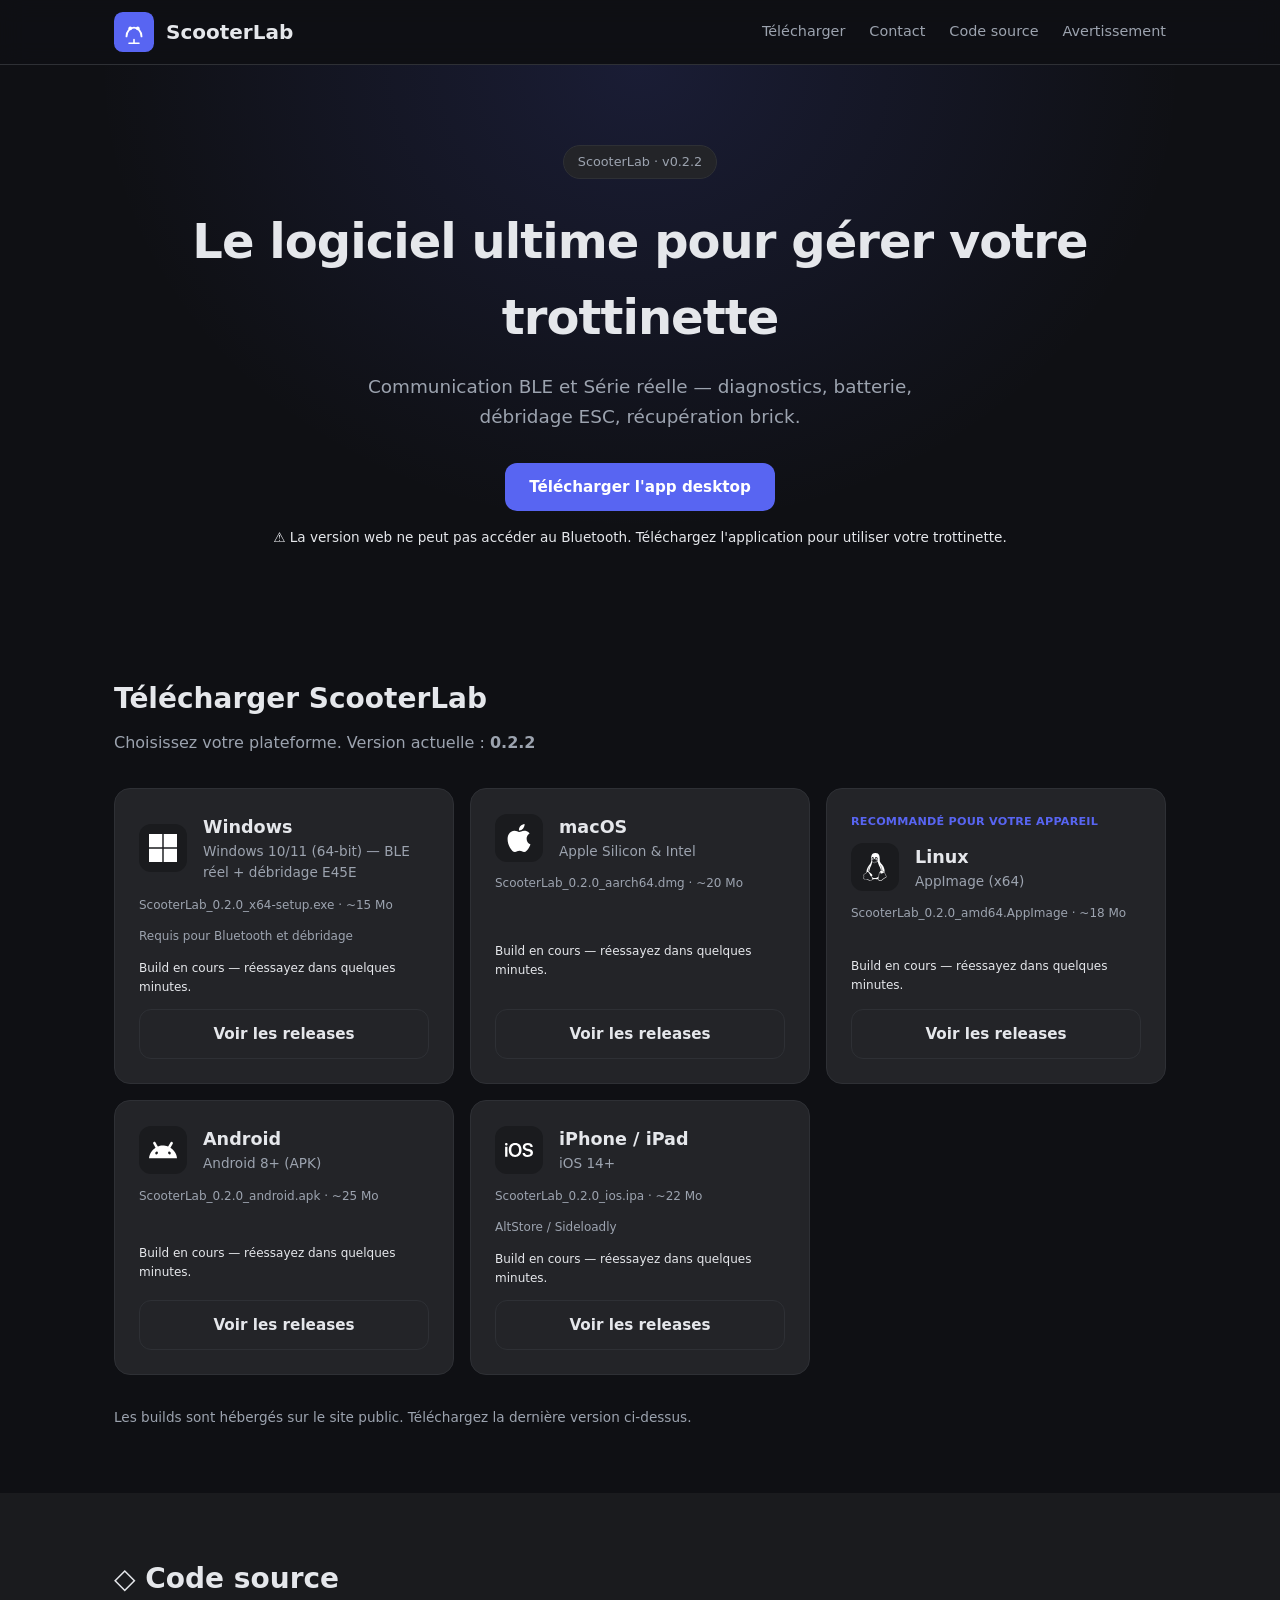
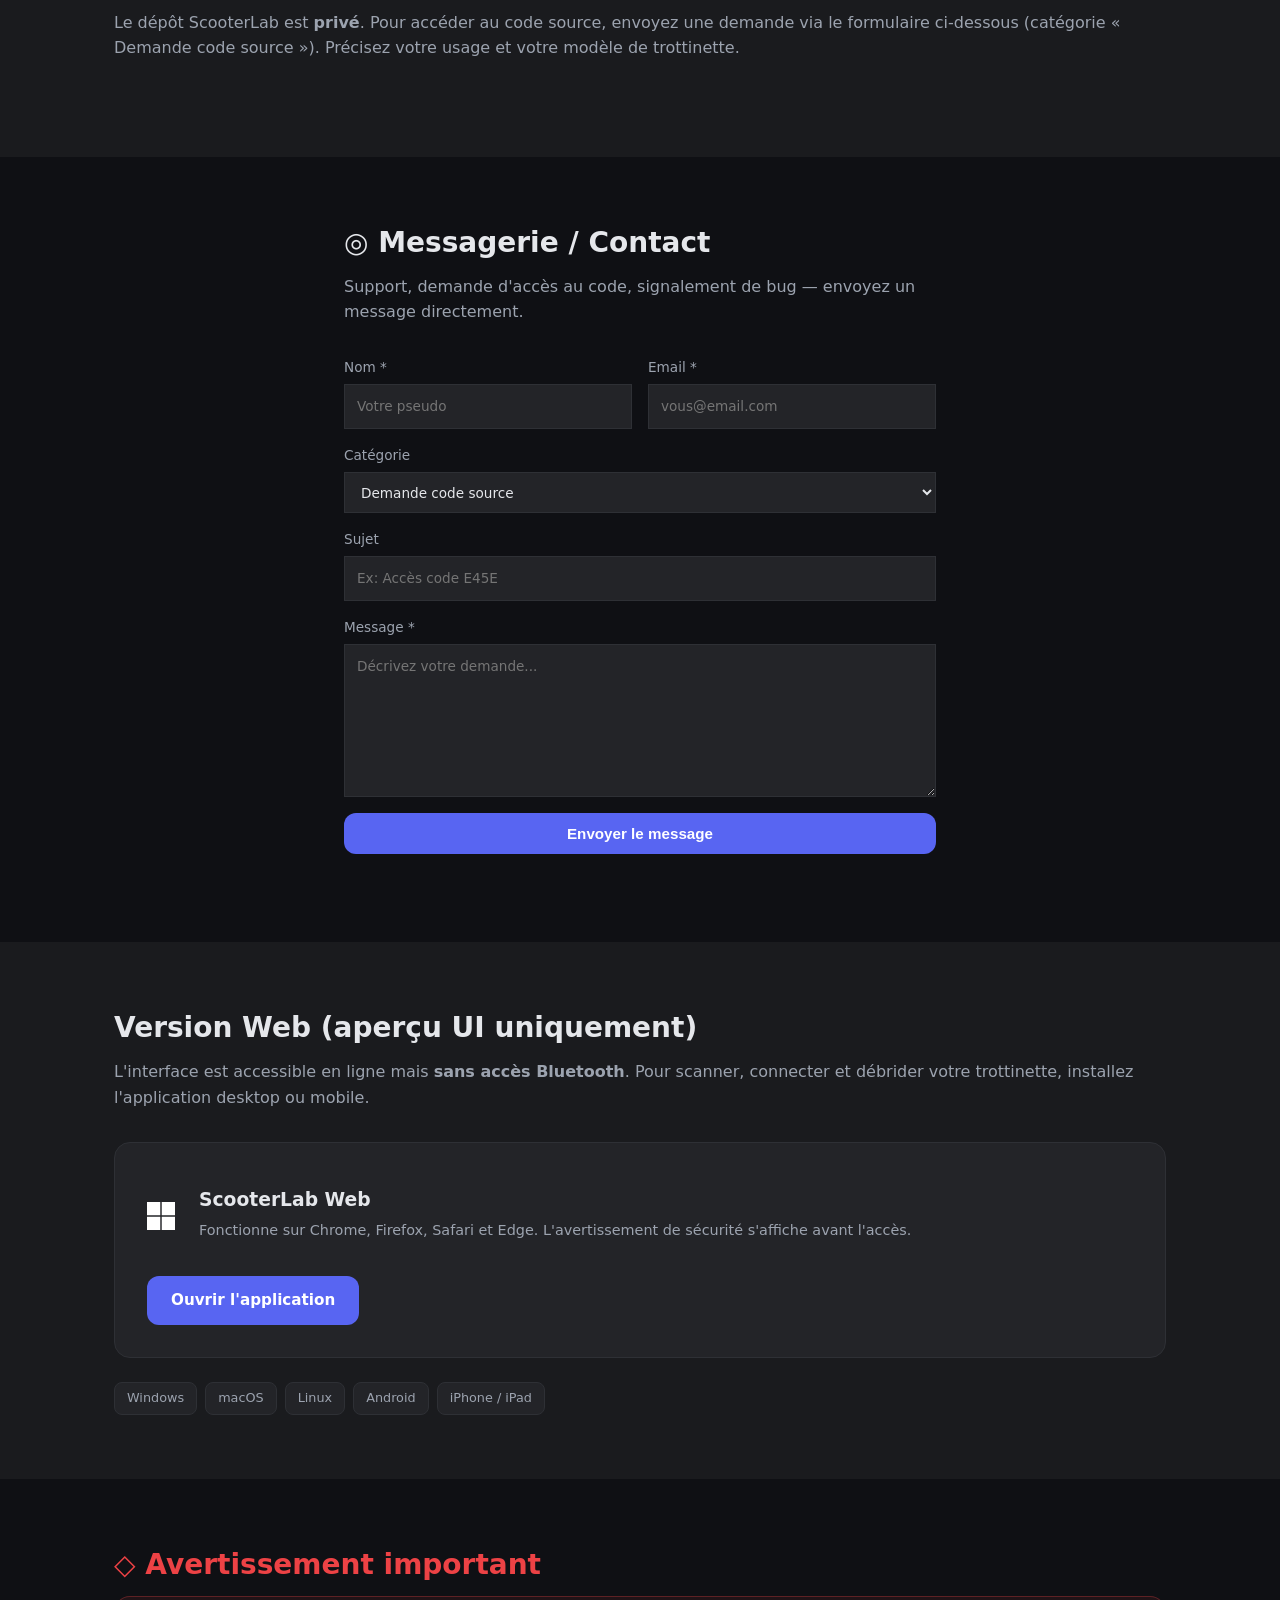
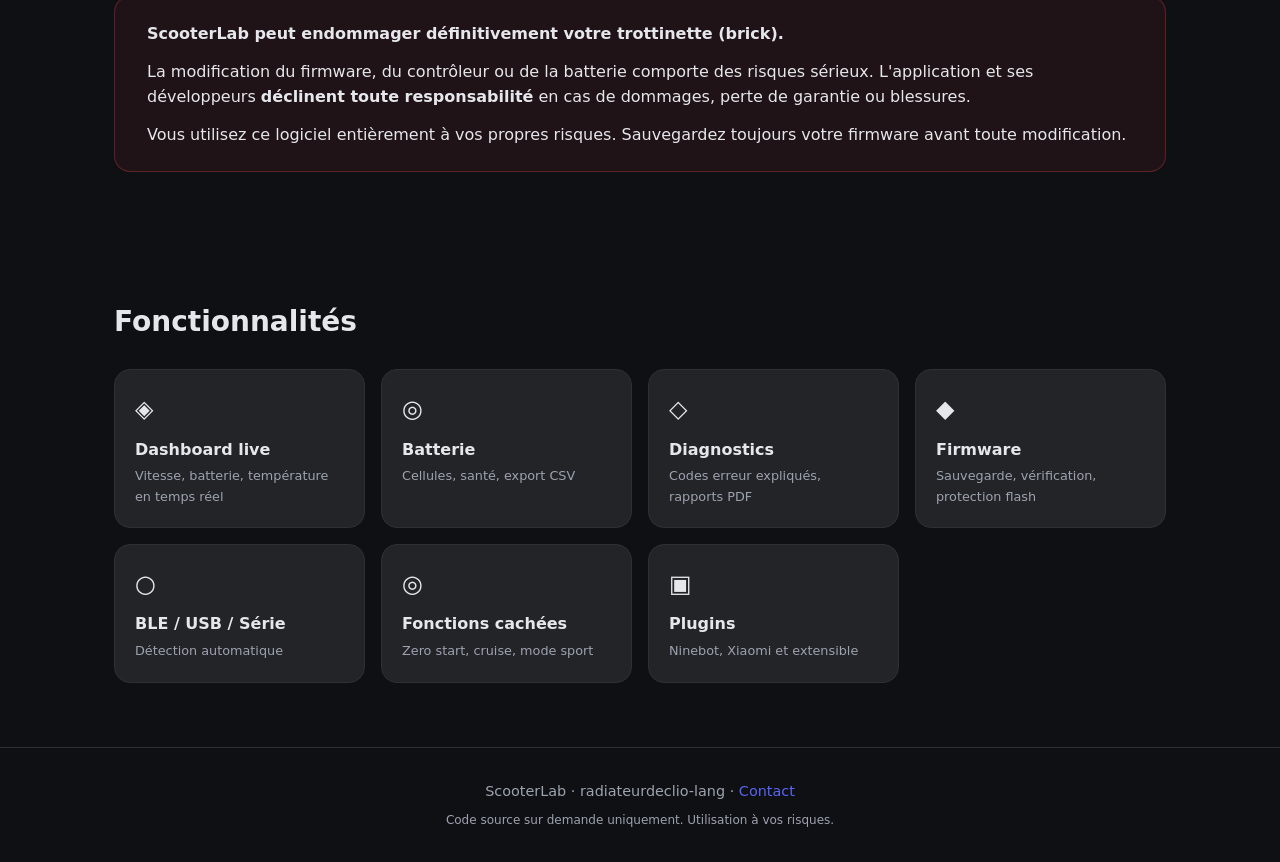
==== index.html @ 697a250a "deploy: radiateurdeclio-lang/scooterlab@ceca004b50b285045d79c290aec0c08822aff042" ====
<!DOCTYPE html>
<html lang="fr">
<head>
  <meta charset="UTF-8" />
  <meta name="viewport" content="width=device-width, initial-scale=1.0" />
  <meta name="description" content="ScooterLab — Logiciel de gestion de trottinettes électriques (BLE, débridage, diagnostics). Téléchargez pour Windows, Mac et Linux." />
  <title>ScooterLab — Téléchargements</title>
  <link rel="icon" href="assets/icon.svg" type="image/svg+xml" />
  <link rel="stylesheet" href="css/style.css" />
</head>
<body>
  <header class="header">
    <div class="container header-inner">
      <a href="/" class="logo">
        <img src="assets/icon.svg" alt="" width="40" height="40" />
        <span>ScooterLab</span>
      </a>
      <nav>
        <a href="#downloads">Télécharger</a>
        <a href="#contact">Contact</a>
        <a href="#source">Code source</a>
        <a href="#disclaimer">Avertissement</a>
      </nav>
    </div>
  </header>

  <main>
    <section class="hero">
      <div class="container">
        <div class="hero-badge">ScooterLab · v0.2.2</div>
        <h1>Le logiciel ultime pour gérer votre trottinette</h1>
        <p class="hero-desc">
          Communication BLE et Série réelle — diagnostics, batterie, débridage ESC, récupération brick.
        </p>
        <div class="hero-actions">
          <a href="#downloads" class="btn btn-primary">Télécharger l'app desktop</a>
        </div>
        <p class="build-note" style="margin-top:1rem;color:var(--warning)">
          ⚠️ La version web ne peut pas accéder au Bluetooth. Téléchargez l'application pour utiliser votre trottinette.
        </p>
      </div>
    </section>

    <section id="downloads" class="section">
      <div class="container">
        <h2>Télécharger ScooterLab</h2>
        <p class="section-desc">Choisissez votre plateforme. Version actuelle : <strong id="version">0.2.2</strong></p>

        <div class="platform-grid" id="platform-grid">
          <!-- Rempli par JS depuis downloads.json -->
        </div>

        <p class="build-note">
          Les builds sont hébergés sur le site public. Téléchargez la dernière version ci-dessus.
        </p>
      </div>
    </section>

    <section id="source" class="section section-alt">
      <div class="container">
        <h2>◇ Code source</h2>
        <p class="section-desc">
          Le dépôt ScooterLab est <strong>privé</strong>. Pour accéder au code source, envoyez une demande via le formulaire ci-dessous
          (catégorie « Demande code source »). Précisez votre usage et votre modèle de trottinette.
        </p>
      </div>
    </section>

    <section id="contact" class="section">
      <div class="container contact-wrap">
        <h2>◎ Messagerie / Contact</h2>
        <p class="section-desc">
          Support, demande d'accès au code, signalement de bug — envoyez un message directement.
        </p>
        <form id="contact-form" class="contact-form">
          <div class="contact-row">
            <label>
              Nom *
              <input type="text" name="name" required maxlength="80" placeholder="Votre pseudo" />
            </label>
            <label>
              Email *
              <input type="email" name="email" required maxlength="120" placeholder="vous@email.com" />
            </label>
          </div>
          <label>
            Catégorie
            <select name="category">
              <option value="source_code">Demande code source</option>
              <option value="support">Support / bug app</option>
              <option value="unlock">Débridage / brick</option>
              <option value="other">Autre</option>
            </select>
          </label>
          <label>
            Sujet
            <input type="text" name="subject" maxlength="120" placeholder="Ex: Accès code E45E" />
          </label>
          <label>
            Message *
            <textarea name="message" required rows="6" maxlength="4000" placeholder="Décrivez votre demande..."></textarea>
          </label>
          <button type="submit" class="btn btn-primary">Envoyer le message</button>
          <p id="contact-status" class="contact-status" aria-live="polite"></p>
        </form>
      </div>
    </section>

    <section id="web" class="section section-alt">
      <div class="container">
        <h2>Version Web (aperçu UI uniquement)</h2>
        <p class="section-desc">
          L'interface est accessible en ligne mais <strong>sans accès Bluetooth</strong>.
          Pour scanner, connecter et débrider votre trottinette, installez l'application desktop ou mobile.
        </p>
        <div class="web-card">
          <div class="web-card-icon"><img src="assets/platforms/windows.svg" alt="" class="platform-logo" width="48" height="48" /></div>
          <div>
            <h3>ScooterLab Web</h3>
            <p>Fonctionne sur Chrome, Firefox, Safari et Edge. L'avertissement de sécurité s'affiche avant l'accès.</p>
          </div>
          <a href="app/" class="btn btn-primary">Ouvrir l'application</a>
        </div>
        <div class="compat-row">
          <span class="compat-tag">Windows</span>
          <span class="compat-tag">macOS</span>
          <span class="compat-tag">Linux</span>
          <span class="compat-tag">Android</span>
          <span class="compat-tag">iPhone / iPad</span>
        </div>
      </div>
    </section>

    <section id="disclaimer" class="section disclaimer-section">
      <div class="container">
        <h2>◇ Avertissement important</h2>
        <div class="disclaimer-box">
          <p><strong>ScooterLab peut endommager définitivement votre trottinette (brick).</strong></p>
          <p>
            La modification du firmware, du contrôleur ou de la batterie comporte des risques sérieux.
            L'application et ses développeurs <strong>déclinent toute responsabilité</strong> en cas de dommages,
            perte de garantie ou blessures.
          </p>
          <p>Vous utilisez ce logiciel entièrement à vos propres risques. Sauvegardez toujours votre firmware avant toute modification.</p>
        </div>
      </div>
    </section>

    <section class="section">
      <div class="container features">
        <h2>Fonctionnalités</h2>
        <div class="feature-grid">
          <div class="feature"><span class="feature-icon">◈</span><h3>Dashboard live</h3><p>Vitesse, batterie, température en temps réel</p></div>
          <div class="feature"><span class="feature-icon">◎</span><h3>Batterie</h3><p>Cellules, santé, export CSV</p></div>
          <div class="feature"><span class="feature-icon">◇</span><h3>Diagnostics</h3><p>Codes erreur expliqués, rapports PDF</p></div>
          <div class="feature"><span class="feature-icon">◆</span><h3>Firmware</h3><p>Sauvegarde, vérification, protection flash</p></div>
          <div class="feature"><span class="feature-icon">○</span><h3>BLE / USB / Série</h3><p>Détection automatique</p></div>
          <div class="feature"><span class="feature-icon">◎</span><h3>Fonctions cachées</h3><p>Zero start, cruise, mode sport</p></div>
          <div class="feature"><span class="feature-icon">▣</span><h3>Plugins</h3><p>Ninebot, Xiaomi et extensible</p></div>
        </div>
      </div>
    </section>
  </main>

  <footer class="footer">
    <div class="container">
      <p>ScooterLab · radiateurdeclio-lang · <a href="#contact">Contact</a></p>
      <p class="footer-small">Code source sur demande uniquement. Utilisation à vos risques.</p>
    </div>
  </footer>

  <script src="js/main.js"></script>
  <script src="js/contact.js"></script>
</body>
</html>
---- css/style.css ----
:root {
  --bg: #0f1014;
  --surface: #1a1b1e;
  --raised: #232428;
  --accent: #5865f2;
  --accent-hover: #4752c4;
  --text: #e5e7eb;
  --muted: #9ca3af;
  --danger: #ed4245;
  --border: #2e3035;
  --radius: 16px;
}

* {
  box-sizing: border-box;
  margin: 0;
  padding: 0;
}

body {
  font-family: "Segoe UI", system-ui, -apple-system, sans-serif;
  background: var(--bg);
  color: var(--text);
  line-height: 1.6;
}

a {
  color: var(--accent);
  text-decoration: none;
}

a:hover {
  text-decoration: underline;
}

.container {
  max-width: 1100px;
  margin: 0 auto;
  padding: 0 1.5rem;
}

/* Header */
.header {
  position: sticky;
  top: 0;
  z-index: 100;
  background: rgba(15, 16, 20, 0.9);
  backdrop-filter: blur(12px);
  border-bottom: 1px solid var(--border);
}

.header-inner {
  display: flex;
  align-items: center;
  justify-content: space-between;
  height: 64px;
}

.logo {
  display: flex;
  align-items: center;
  gap: 0.75rem;
  font-weight: 700;
  font-size: 1.25rem;
  color: var(--text);
  text-decoration: none;
}

.logo:hover {
  text-decoration: none;
}

.header nav {
  display: flex;
  gap: 1.5rem;
}

.header nav a {
  color: var(--muted);
  font-size: 0.9rem;
  text-decoration: none;
}

.header nav a:hover {
  color: var(--text);
}

/* Hero */
.hero {
  padding: 5rem 0 4rem;
  text-align: center;
  background: radial-gradient(ellipse at 50% 0%, rgba(88, 101, 242, 0.15), transparent 60%);
}

.hero-badge {
  display: inline-block;
  padding: 0.35rem 0.85rem;
  background: var(--raised);
  border: 1px solid var(--border);
  border-radius: 999px;
  font-size: 0.8rem;
  color: var(--muted);
  margin-bottom: 1.5rem;
}

.hero h1 {
  font-size: clamp(2rem, 5vw, 3rem);
  font-weight: 800;
  letter-spacing: -0.02em;
  margin-bottom: 1rem;
}

.hero-desc {
  font-size: 1.15rem;
  color: var(--muted);
  max-width: 560px;
  margin: 0 auto 2rem;
}

.hero-actions {
  display: flex;
  gap: 1rem;
  justify-content: center;
  flex-wrap: wrap;
}

/* Buttons */
.btn {
  display: inline-flex;
  align-items: center;
  justify-content: center;
  padding: 0.75rem 1.5rem;
  border-radius: 12px;
  font-weight: 600;
  font-size: 0.95rem;
  text-decoration: none;
  transition: all 0.2s;
  border: none;
  cursor: pointer;
}

.btn:hover {
  text-decoration: none;
  transform: translateY(-1px);
}

.btn-primary {
  background: var(--accent);
  color: white;
}

.btn-primary:hover {
  background: var(--accent-hover);
  color: white;
}

.btn-secondary {
  background: var(--raised);
  color: var(--text);
  border: 1px solid var(--border);
}

.btn-secondary:hover {
  background: #2b2d31;
  color: var(--text);
}

.btn:disabled,
.btn.disabled {
  opacity: 0.5;
  pointer-events: none;
  cursor: not-allowed;
}

/* Sections */
.section {
  padding: 4rem 0;
}

.section-alt {
  background: var(--surface);
}

.section h2 {
  font-size: 1.75rem;
  margin-bottom: 0.5rem;
}

.section-desc {
  color: var(--muted);
  margin-bottom: 2rem;
}

/* Platform cards */
.platform-grid {
  display: grid;
  grid-template-columns: repeat(auto-fill, minmax(280px, 1fr));
  gap: 1rem;
}

.platform-card {
  background: var(--raised);
  border: 1px solid var(--border);
  border-radius: var(--radius);
  padding: 1.5rem;
  display: flex;
  flex-direction: column;
  gap: 0.75rem;
  transition: border-color 0.2s, transform 0.2s;
}

.platform-card:hover {
  border-color: rgba(88, 101, 242, 0.4);
  transform: translateY(-2px);
}

.platform-card-header {
  display: flex;
  align-items: center;
  gap: 1rem;
}

.platform-icon {
  font-size: 2rem;
  width: 48px;
  height: 48px;
  display: flex;
  align-items: center;
  justify-content: center;
  background: var(--surface);
  border-radius: 12px;
  flex-shrink: 0;
}

.platform-logo {
  width: 28px;
  height: 28px;
  object-fit: contain;
  filter: brightness(0) invert(1);
}

.recommended-badge {
  font-size: 0.7rem;
  color: var(--accent);
  font-weight: 600;
  letter-spacing: 0.02em;
}

.btn-secondary {
  background: var(--raised);
  color: var(--text);
  border: 1px solid var(--border);
}

.btn-secondary:hover {
  background: var(--surface);
  border-color: var(--accent);
}

.platform-card h3 {
  font-size: 1.1rem;
}

.platform-card p {
  font-size: 0.85rem;
  color: var(--muted);
  flex: 1;
}

.platform-card .btn {
  width: 100%;
  margin-top: auto;
}

.platform-card .file-info {
  font-size: 0.75rem;
  color: var(--muted);
}

/* Web card */
.web-card {
  display: flex;
  align-items: center;
  gap: 1.5rem;
  background: var(--raised);
  border: 1px solid var(--border);
  border-radius: var(--radius);
  padding: 2rem;
  flex-wrap: wrap;
}

.web-card-icon {
  font-size: 3rem;
}

.web-card h3 {
  margin-bottom: 0.25rem;
}

.web-card p {
  color: var(--muted);
  font-size: 0.9rem;
}

.compat-row {
  display: flex;
  flex-wrap: wrap;
  gap: 0.5rem;
  margin-top: 1.5rem;
}

.compat-tag {
  padding: 0.35rem 0.75rem;
  background: var(--raised);
  border: 1px solid var(--border);
  border-radius: 8px;
  font-size: 0.8rem;
  color: var(--muted);
}

/* Disclaimer */
.disclaimer-section h2 {
  color: var(--danger);
}

.disclaimer-box {
  background: rgba(237, 66, 69, 0.08);
  border: 1px solid rgba(237, 66, 69, 0.3);
  border-radius: var(--radius);
  padding: 1.5rem 2rem;
}

.disclaimer-box p {
  margin-bottom: 0.75rem;
}

.disclaimer-box p:last-child {
  margin-bottom: 0;
}

/* Features */
.feature-grid {
  display: grid;
  grid-template-columns: repeat(auto-fill, minmax(200px, 1fr));
  gap: 1rem;
  margin-top: 1.5rem;
}

.feature {
  background: var(--raised);
  border: 1px solid var(--border);
  border-radius: var(--radius);
  padding: 1.25rem;
}

.feature span,
.feature-icon {
  font-size: 1.5rem;
  color: var(--text);
  font-weight: 300;
}

.feature h3 {
  font-size: 1rem;
  margin: 0.5rem 0 0.25rem;
}

.feature p {
  font-size: 0.8rem;
  color: var(--muted);
}

.build-note {
  margin-top: 2rem;
  font-size: 0.85rem;
  color: var(--muted);
}

/* Contact / messagerie */
.contact-wrap {
  max-width: 640px;
}

.contact-form {
  display: flex;
  flex-direction: column;
  gap: 1rem;
  margin-top: 1.5rem;
}

.contact-row {
  display: grid;
  grid-template-columns: 1fr 1fr;
  gap: 1rem;
}

.contact-form label {
  display: flex;
  flex-direction: column;
  gap: 0.35rem;
  font-size: 0.85rem;
  color: var(--muted);
}

.contact-form input,
.contact-form select,
.contact-form textarea {
  background: var(--raised);
  border: 1px solid var(--border);
  border-radius: var(--radius-sm);
  padding: 0.65rem 0.75rem;
  color: var(--text);
  font: inherit;
}

.contact-form textarea {
  resize: vertical;
  min-height: 120px;
}

.contact-status {
  font-size: 0.9rem;
  margin-top: 0.5rem;
}

.contact-status--success {
  color: var(--success, #4ade80);
}

.contact-status--error {
  color: var(--danger, #f87171);
}

.contact-status--pending {
  color: var(--muted);
}

@media (max-width: 640px) {
  .contact-row {
    grid-template-columns: 1fr;
  }
}

/* Footer */
.footer {
  border-top: 1px solid var(--border);
  padding: 2rem 0;
  text-align: center;
  color: var(--muted);
  font-size: 0.9rem;
}

.footer-small {
  font-size: 0.75rem;
  margin-top: 0.5rem;
}

/* Responsive */
@media (max-width: 640px) {
  .header nav {
    display: none;
  }

  .web-card {
    flex-direction: column;
    text-align: center;
  }

  .web-card .btn {
    width: 100%;
  }
}
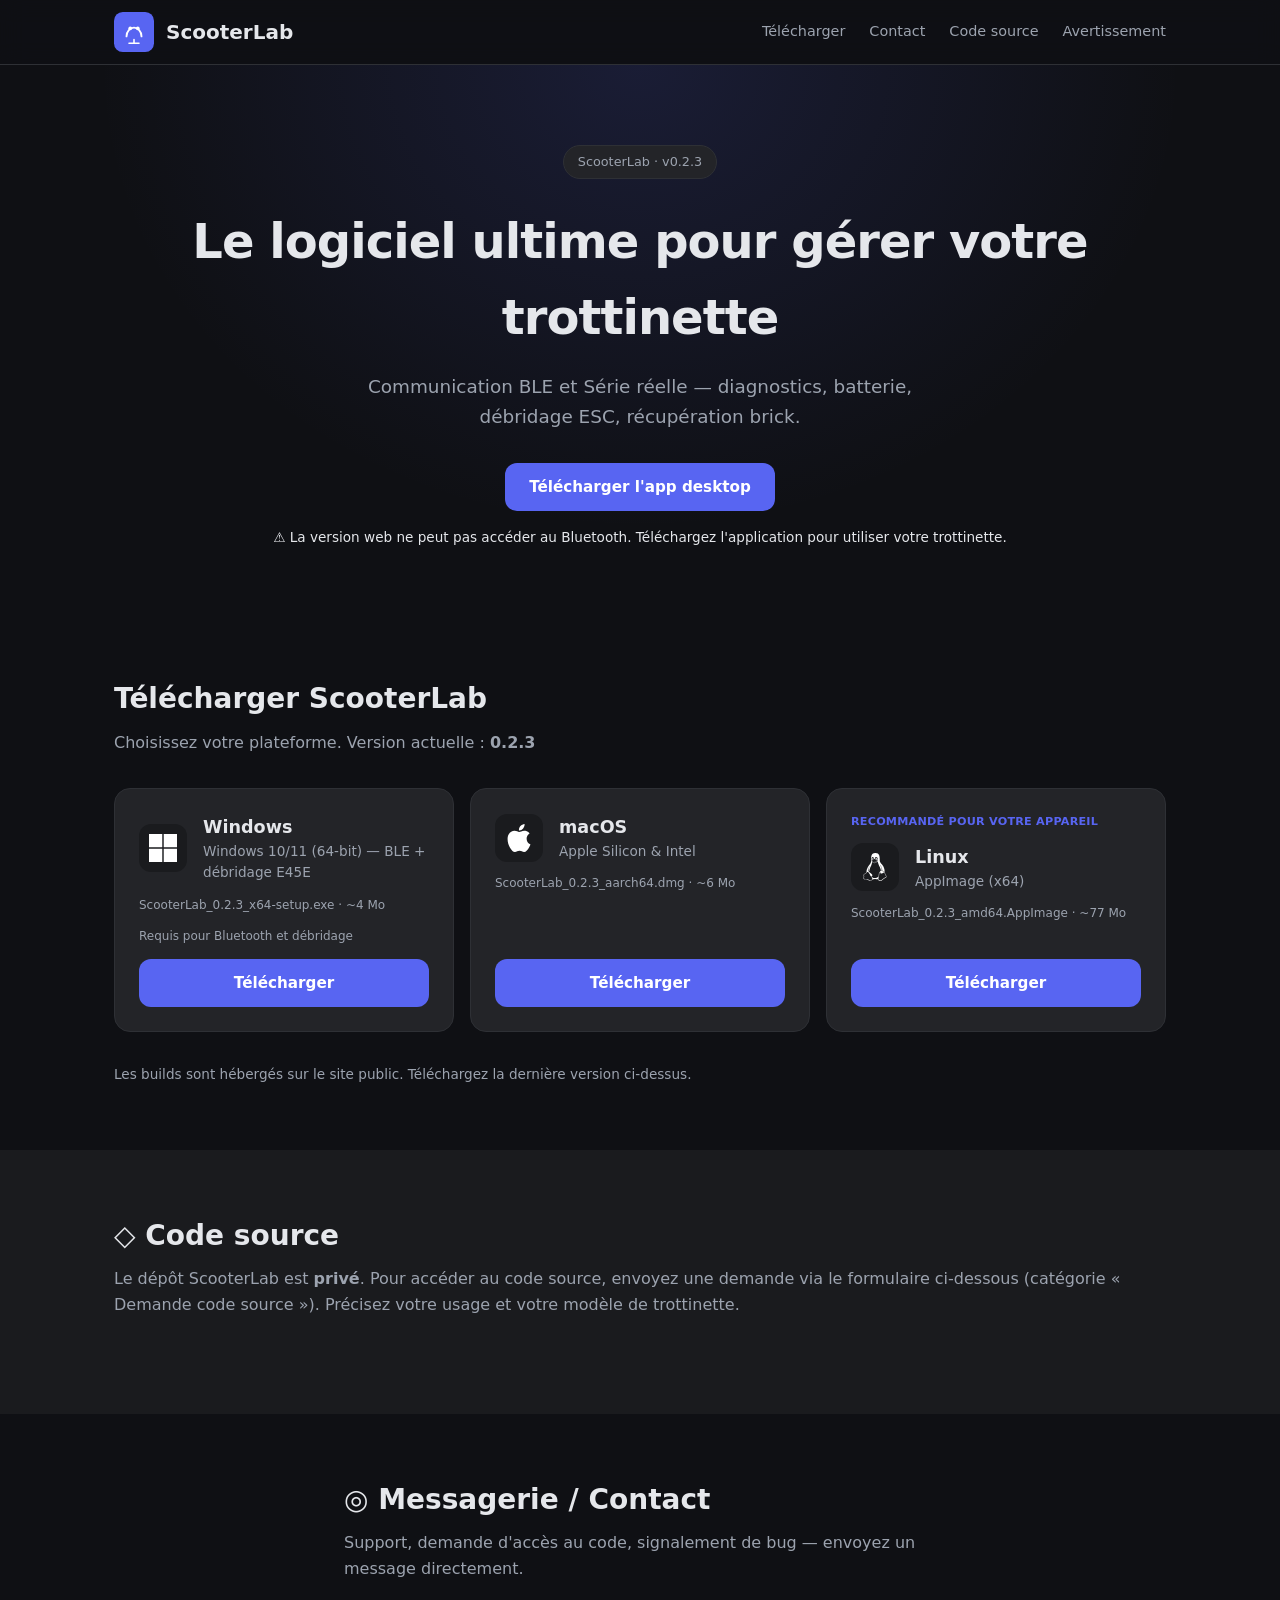
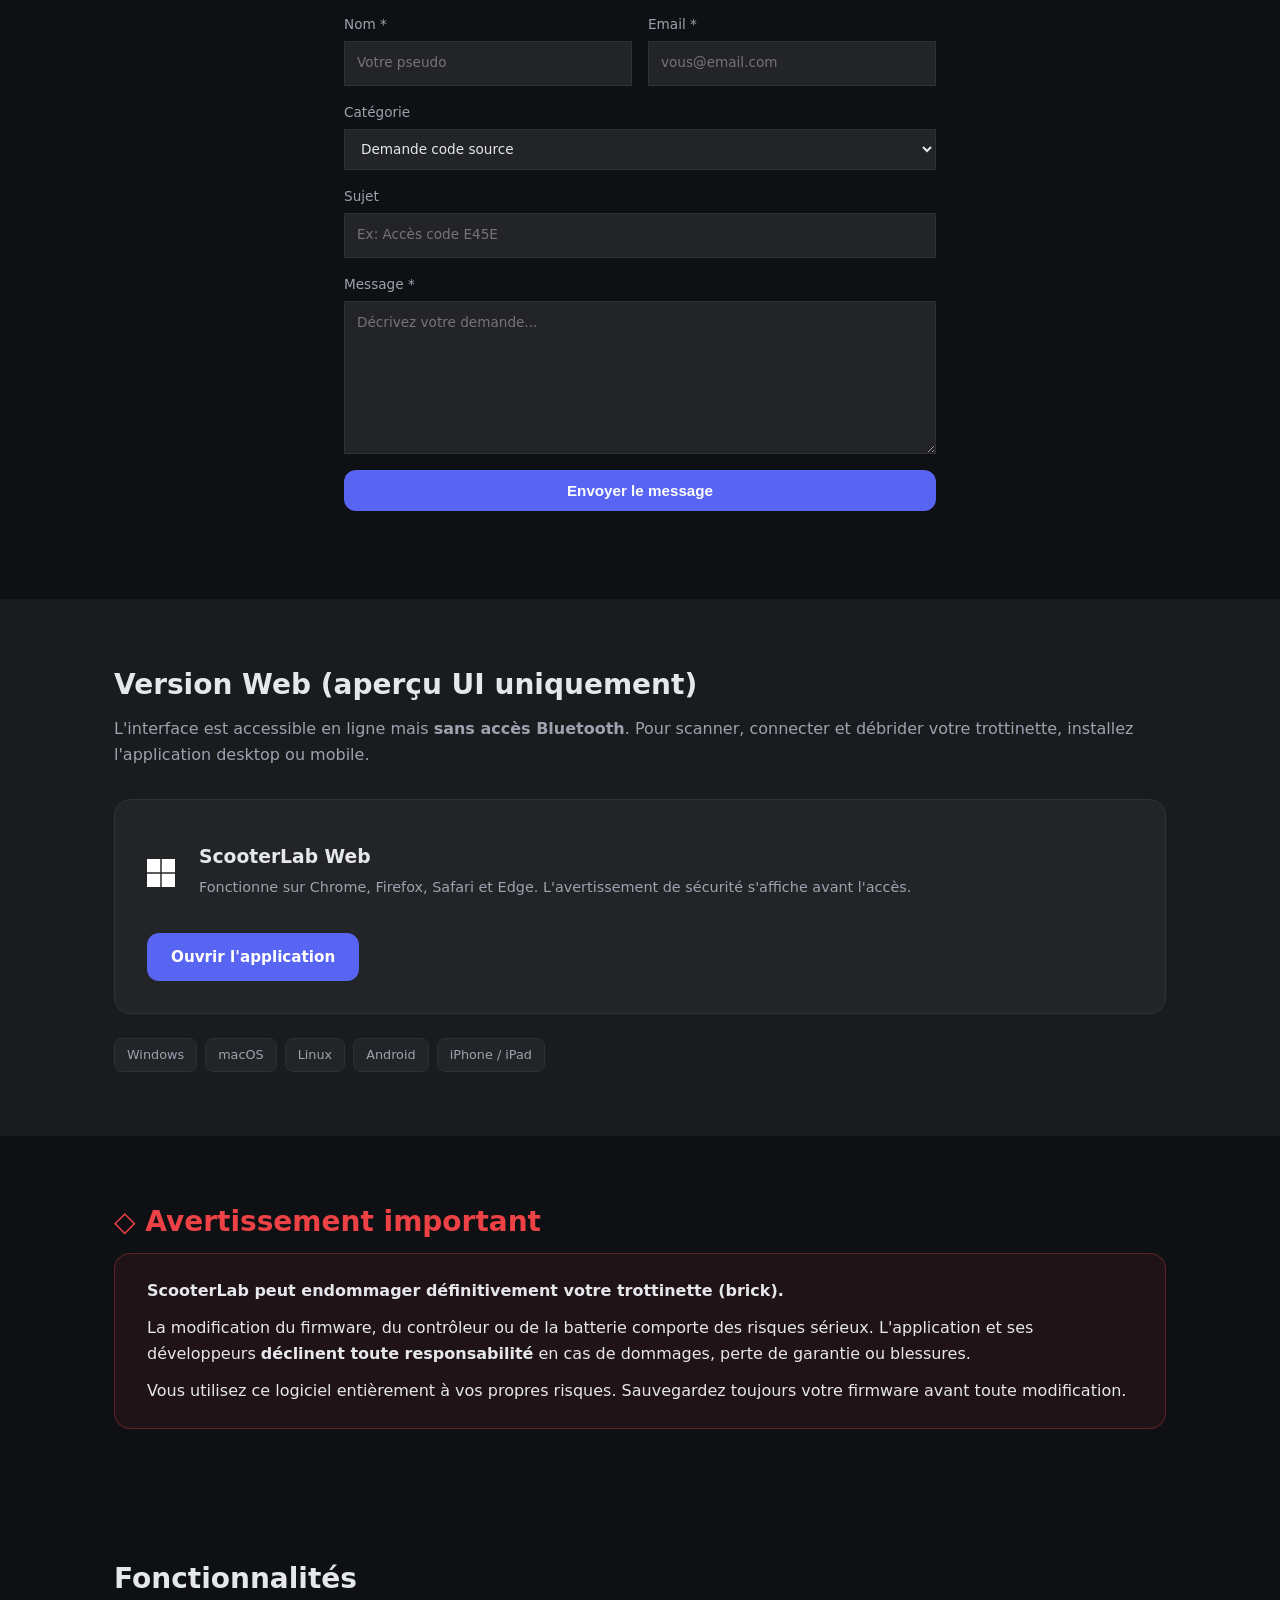
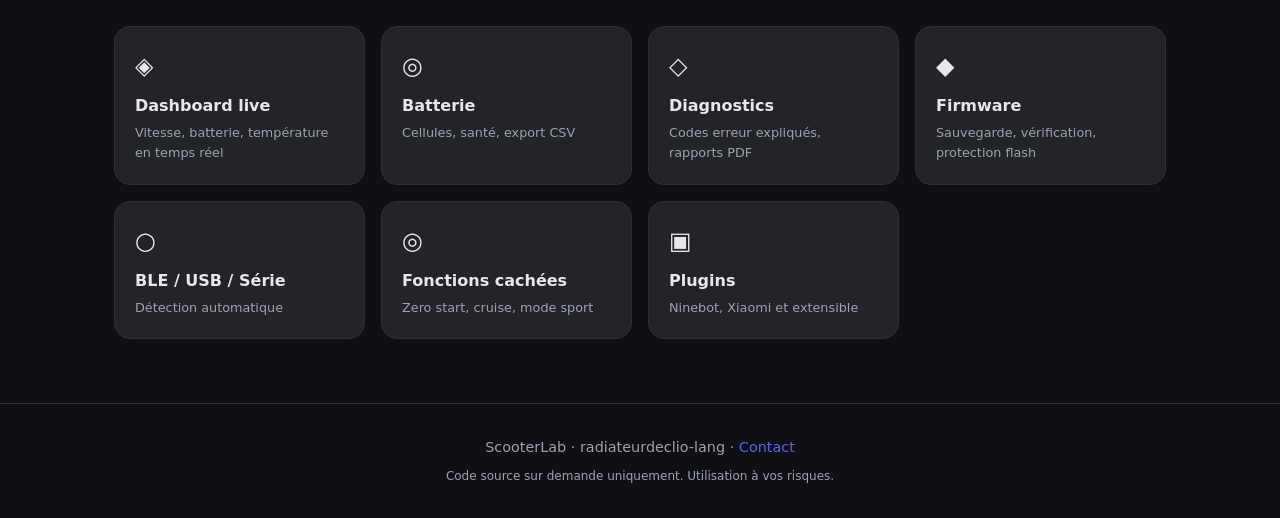
==== commit 2aa23262: "deploy: radiateurdeclio-lang/scooterlab-private@e8a6bfeb2a081d2cae3623a48bf00fa70ef69ecf" ====
--- a/index.html
+++ b/index.html
@@ -11,7 +11,7 @@
 <body>
   <header class="header">
     <div class="container header-inner">
-      <a href="/" class="logo">
+      <a href="." class="logo">
         <img src="assets/icon.svg" alt="" width="40" height="40" />
         <span>ScooterLab</span>
       </a>
@@ -27,7 +27,7 @@
   <main>
     <section class="hero">
       <div class="container">
-        <div class="hero-badge">ScooterLab · v0.2.2</div>
+        <div class="hero-badge">ScooterLab · v0.2.3</div>
         <h1>Le logiciel ultime pour gérer votre trottinette</h1>
         <p class="hero-desc">
           Communication BLE et Série réelle — diagnostics, batterie, débridage ESC, récupération brick.
@@ -44,7 +44,7 @@
     <section id="downloads" class="section">
       <div class="container">
         <h2>Télécharger ScooterLab</h2>
-        <p class="section-desc">Choisissez votre plateforme. Version actuelle : <strong id="version">0.2.2</strong></p>
+        <p class="section-desc">Choisissez votre plateforme. Version actuelle : <strong id="version">0.2.3</strong></p>
 
         <div class="platform-grid" id="platform-grid">
           <!-- Rempli par JS depuis downloads.json -->
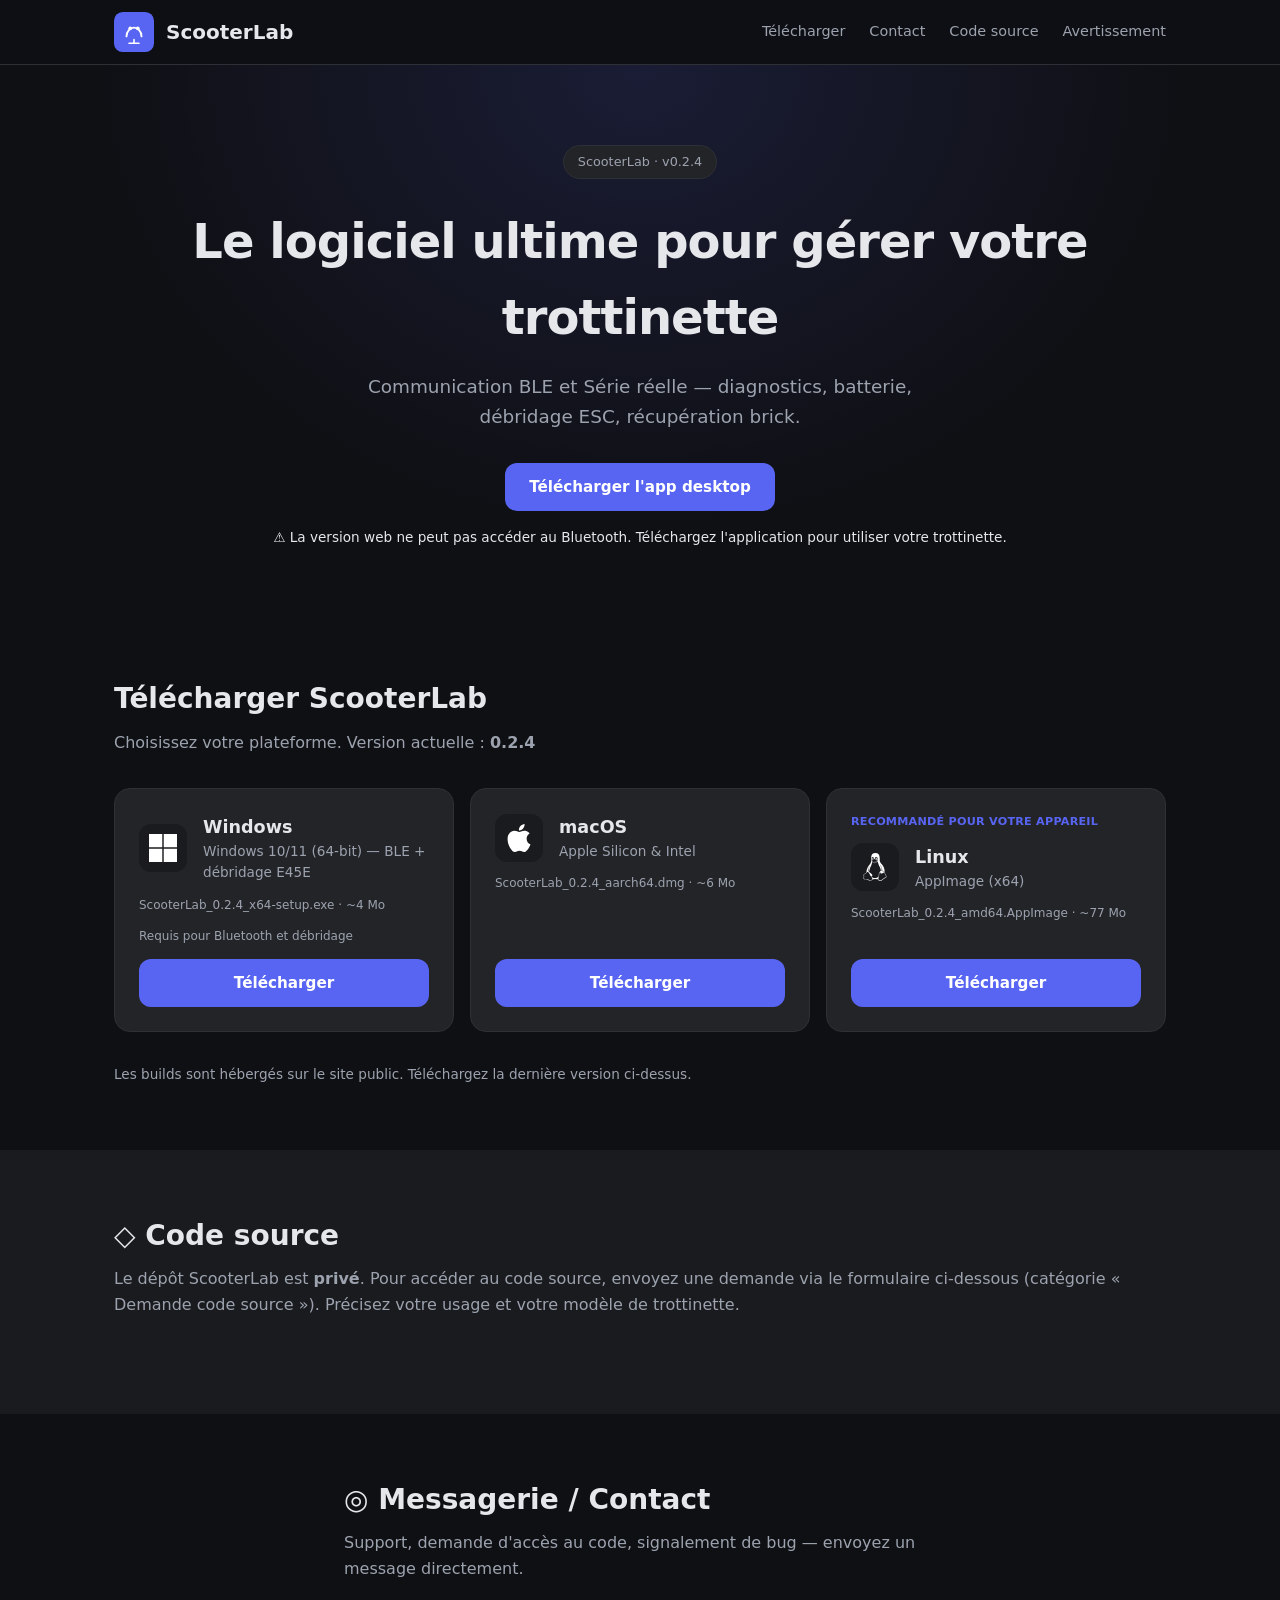
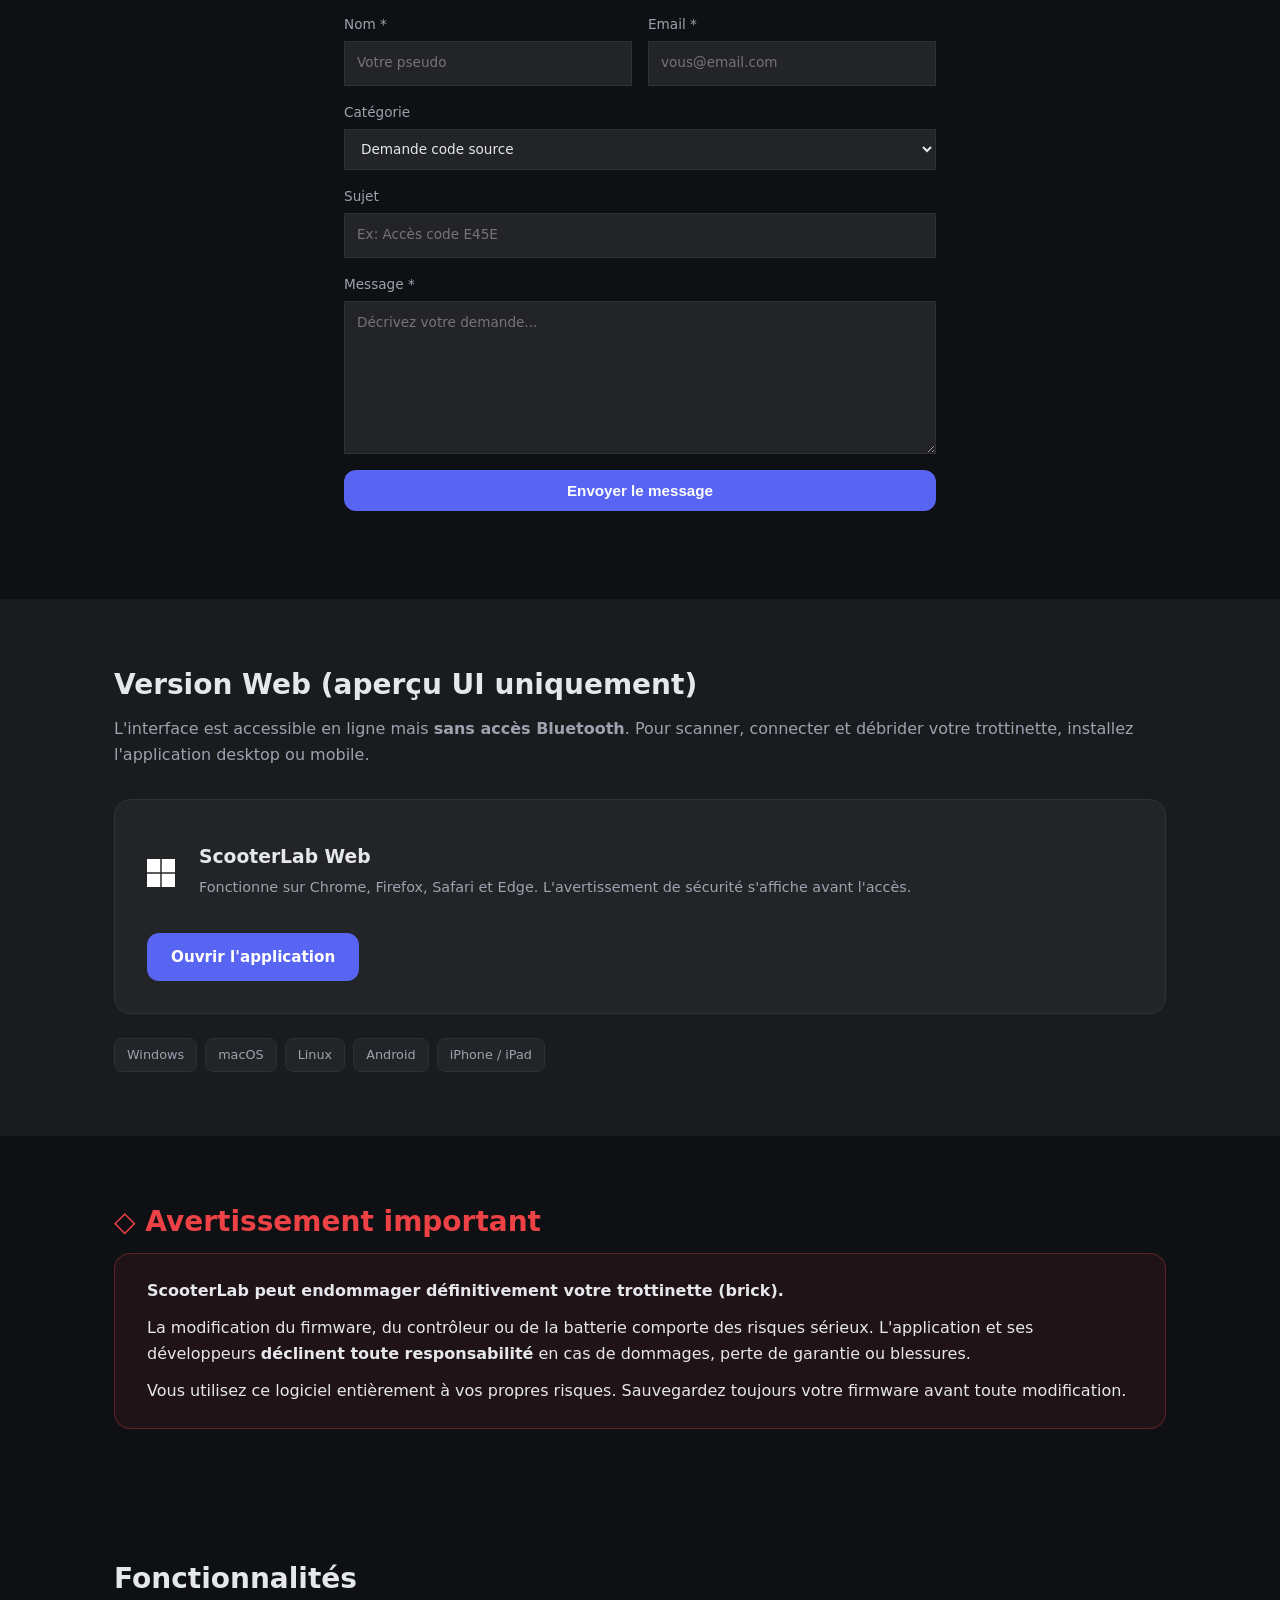
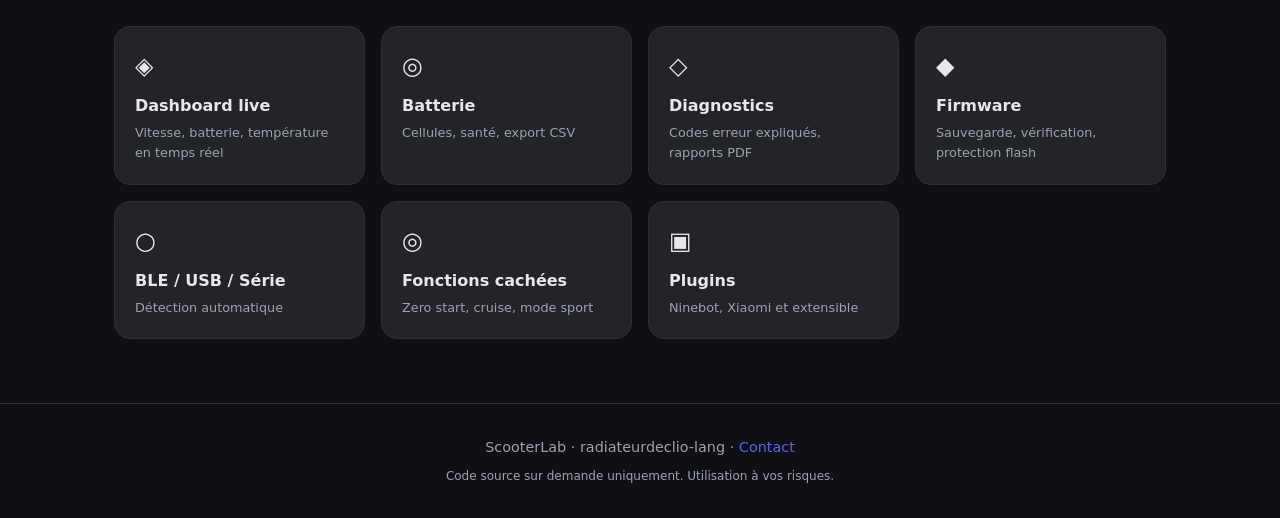
==== commit 258b5dbf: "deploy: radiateurdeclio-lang/scooterlab-private@d20a139157b489a9638d219dfaa247a5f963c3b9" ====
--- a/index.html
+++ b/index.html
@@ -27,7 +27,7 @@
   <main>
     <section class="hero">
       <div class="container">
-        <div class="hero-badge">ScooterLab · v0.2.3</div>
+        <div class="hero-badge">ScooterLab · v0.2.4</div>
         <h1>Le logiciel ultime pour gérer votre trottinette</h1>
         <p class="hero-desc">
           Communication BLE et Série réelle — diagnostics, batterie, débridage ESC, récupération brick.
@@ -44,7 +44,7 @@
     <section id="downloads" class="section">
       <div class="container">
         <h2>Télécharger ScooterLab</h2>
-        <p class="section-desc">Choisissez votre plateforme. Version actuelle : <strong id="version">0.2.3</strong></p>
+        <p class="section-desc">Choisissez votre plateforme. Version actuelle : <strong id="version">0.2.4</strong></p>
 
         <div class="platform-grid" id="platform-grid">
           <!-- Rempli par JS depuis downloads.json -->
